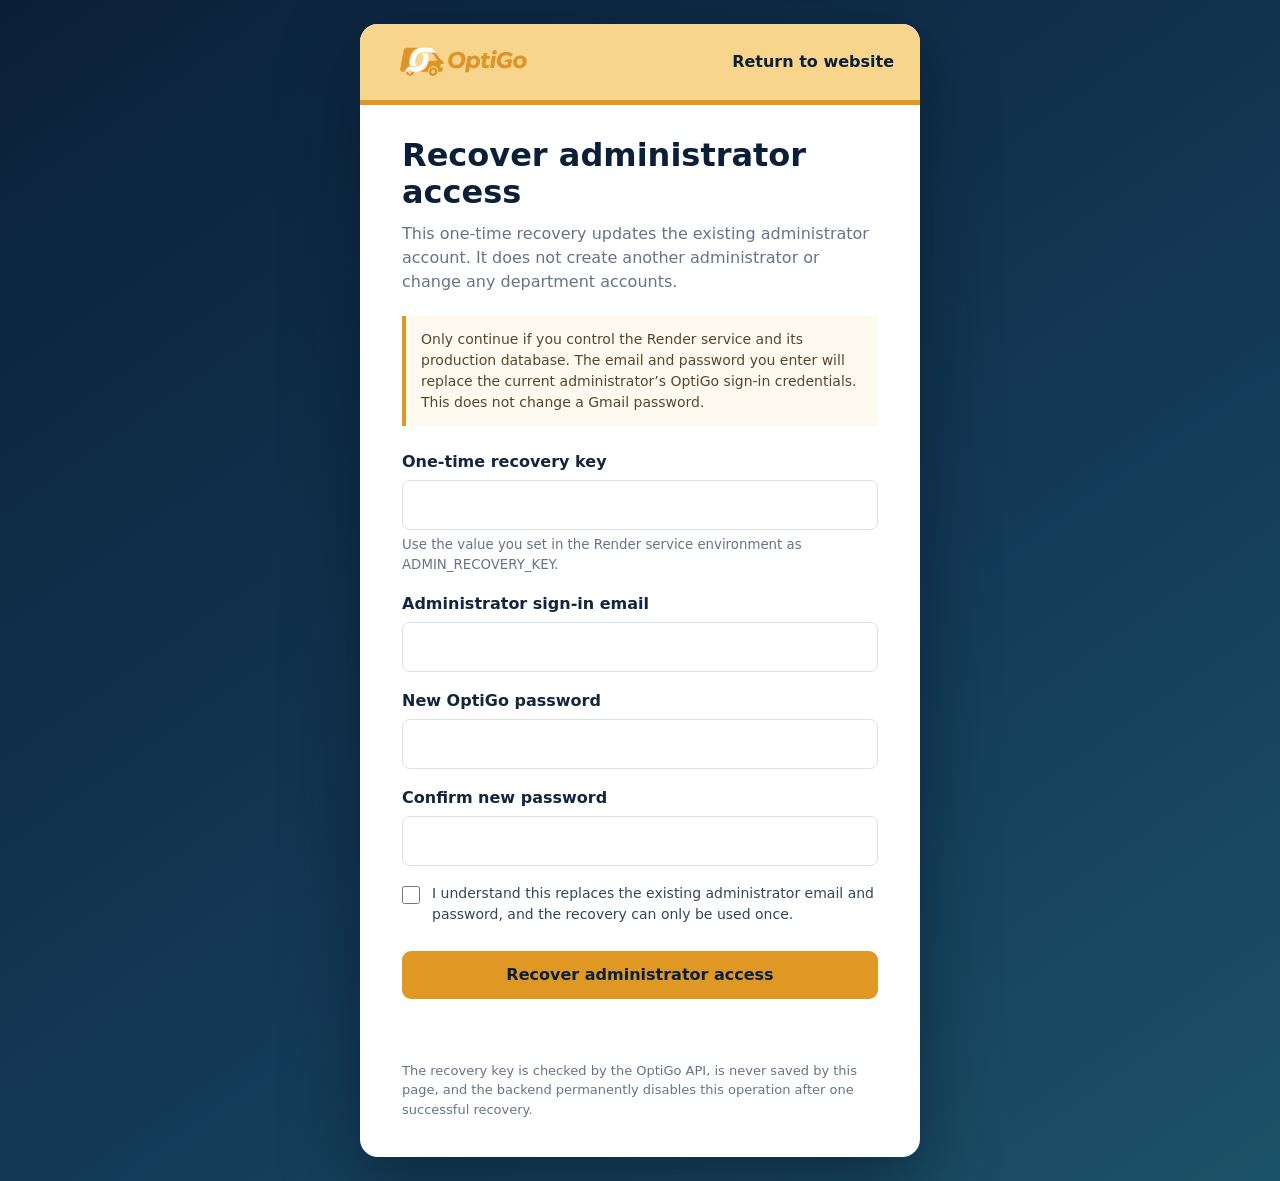
==== frontend/admin-recovery.html @ 4838919c "Simplify shipment journey and whiten truck mark" ====
<!doctype html>
<html lang="en">
<head>
  <meta charset="utf-8">
  <meta name="viewport" content="width=device-width, initial-scale=1">
  <meta name="robots" content="noindex, nofollow">
  <meta name="referrer" content="no-referrer">
  <title>Administrator recovery | OptiGo</title>
  <style>
    :root{color-scheme:light;--navy:#0b2038;--gold:#df9824;--ink:#13263e;--muted:#667487;--line:#e8dcc7;--paper:#fffaf0}
    *{box-sizing:border-box}body{margin:0;min-height:100vh;background:linear-gradient(145deg,#0b2038 0%,#133957 58%,#1c5269 100%);font:16px/1.5 system-ui,-apple-system,"Segoe UI",sans-serif;color:var(--ink);display:grid;place-items:center;padding:24px}
    main{width:min(100%,560px);background:#fff;border-radius:18px;box-shadow:0 24px 70px #06132388;overflow:hidden}
    header{background:#f8d58d;border-bottom:5px solid var(--gold);padding:18px 26px;display:flex;align-items:center;justify-content:space-between;gap:20px}
    header img{display:block;width:164px;height:auto}header a:last-child{color:var(--navy);font-weight:700;text-decoration:none}
    .content{padding:32px clamp(22px,6vw,42px) 38px}h1{font-size:clamp(25px,5vw,32px);line-height:1.15;margin:0 0 12px;color:var(--navy)}.intro{color:var(--muted);margin:0 0 22px}
    .warning{background:var(--paper);border-left:4px solid var(--gold);padding:13px 15px;margin:0 0 24px;color:#57462d;font-size:14px}
    label{display:block;font-weight:650;margin:17px 0 6px}input{display:block;width:100%;padding:12px 13px;border:1px solid #d9dfe6;border-radius:8px;font:inherit;color:var(--ink);background:#fff}input:focus{outline:3px solid #df982433;border-color:var(--gold)}small{display:block;color:var(--muted);font-weight:400;margin-top:5px}
    .confirm{display:grid;grid-template-columns:20px 1fr;gap:10px;align-items:start;font-weight:450;font-size:14px;color:#35455a}.confirm input{width:18px;height:18px;margin:3px 0 0;accent-color:var(--gold)}
    button{width:100%;border:0;border-radius:9px;background:var(--gold);color:var(--navy);padding:14px 18px;font:inherit;font-weight:750;font-size:16px;line-height:1.2;cursor:pointer;margin-top:20px}button:disabled{opacity:.6;cursor:wait}
    #result{min-height:24px;margin:14px 0 0;font-size:14px;color:#345}#result.error{color:#a12626}#result.success{color:#17643c}.foot{margin:24px 0 0;color:var(--muted);font-size:13px}
    @media(max-width:440px){body{padding:12px}header{padding:15px 18px}header img{width:136px}.content{padding-top:24px}}
  </style>
</head>
<body>
  <main>
    <header>
      <a href="./" aria-label="OptiGo home"><img src="assets/OptiGo_Logo_Smooth.svg?v=white-truck-o-20261003" alt="OptiGo"></a>
      <a href="./">Return to website</a>
    </header>
    <section class="content">
      <h1>Recover administrator access</h1>
      <p class="intro">This one-time recovery updates the existing administrator account. It does not create another administrator or change any department accounts.</p>
      <p class="warning">Only continue if you control the Render service and its production database. The email and password you enter will replace the current administrator’s OptiGo sign-in credentials. This does not change a Gmail password.</p>
      <form id="recovery-form">
        <label for="recovery-key">One-time recovery key</label>
        <input id="recovery-key" name="recovery_key" type="password" minlength="32" maxlength="256" autocomplete="off" required>
        <small>Use the value you set in the Render service environment as ADMIN_RECOVERY_KEY.</small>

        <label for="admin-email">Administrator sign-in email</label>
        <input id="admin-email" name="email" type="email" maxlength="254" autocomplete="email" required>

        <label for="new-password">New OptiGo password</label>
        <input id="new-password" name="password" type="password" minlength="12" maxlength="200" autocomplete="new-password" required>

        <label for="confirm-password">Confirm new password</label>
        <input id="confirm-password" name="confirm_password" type="password" minlength="12" maxlength="200" autocomplete="new-password" required>

        <label class="confirm"><input name="acknowledge" type="checkbox" required><span>I understand this replaces the existing administrator email and password, and the recovery can only be used once.</span></label>
        <button id="submit" type="submit">Recover administrator access</button>
        <p id="result" role="status" aria-live="polite"></p>
      </form>
      <p class="foot">The recovery key is checked by the OptiGo API, is never saved by this page, and the backend permanently disables this operation after one successful recovery.</p>
    </section>
  </main>
  <script src="config.js"></script>
  <script>
    const form=document.querySelector("#recovery-form"),result=document.querySelector("#result"),button=document.querySelector("#submit");
    form.addEventListener("submit",async event=>{
      event.preventDefault();result.className="";result.textContent="";
      if(location.protocol!=="https:"){result.className="error";result.textContent="For your safety, open this page over HTTPS.";return}
      const data=new FormData(form),password=data.get("password");
      if(password!==data.get("confirm_password")){result.className="error";result.textContent="The passwords do not match.";return}
      button.disabled=true;button.textContent="Recovering…";
      try{
        const response=await fetch(`${window.OPTIGO_API_BASE}/api/admin/recovery`,{method:"POST",headers:{"Content-Type":"application/json"},body:JSON.stringify({recovery_key:data.get("recovery_key"),email:data.get("email"),password})});
        const body=await response.json().catch(()=>({}));
        if(!response.ok)throw new Error(body.detail||"Recovery could not be completed.");
        result.className="success";result.textContent=`Administrator access recovered for ${body.email}. OptiGo user ID: ${body.user_id}. Sign in from the website with the new email and password.`;
        form.reset();
      }catch(error){result.className="error";result.textContent=error.message||"Recovery could not be completed. Check your Render deployment and try again."}
      finally{button.disabled=false;button.textContent="Recover administrator access"}
    });
  </script>
</body>
</html>
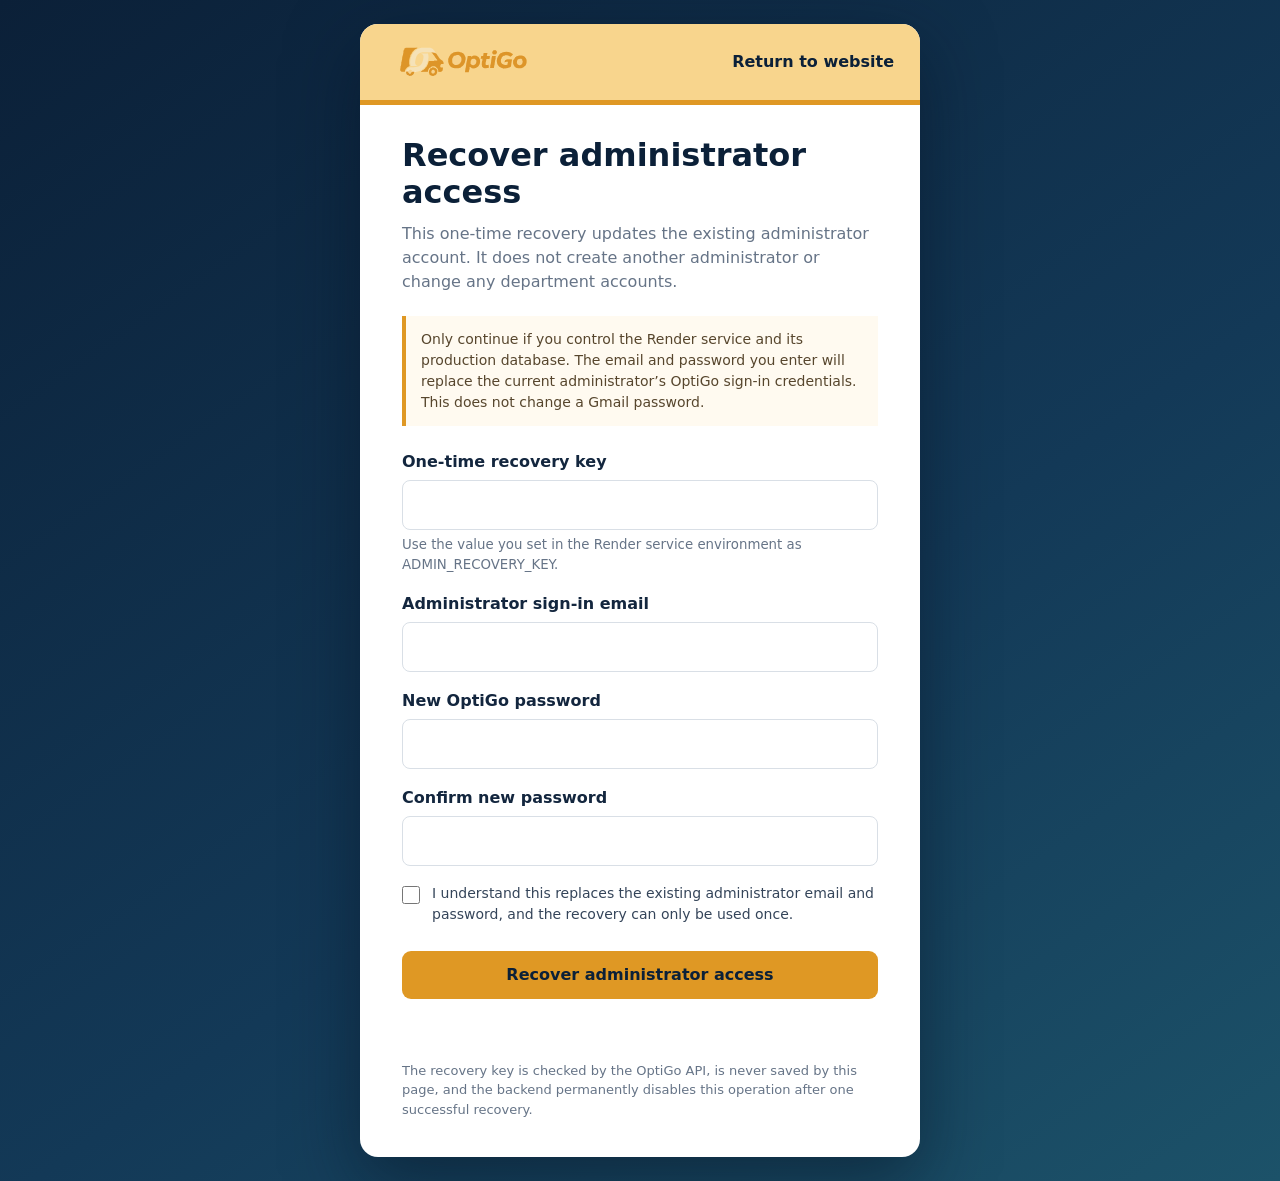
==== commit 9a815b1c: "Soften OptiGo truck mark color" ====
--- a/frontend/admin-recovery.html
+++ b/frontend/admin-recovery.html
@@ -24,7 +24,7 @@
 <body>
   <main>
     <header>
-      <a href="./" aria-label="OptiGo home"><img src="assets/OptiGo_Logo_Smooth.svg?v=white-truck-o-20261003" alt="OptiGo"></a>
+      <a href="./" aria-label="OptiGo home"><img src="assets/OptiGo_Logo_Smooth.svg?v=cream-truck-o-20261003" alt="OptiGo"></a>
       <a href="./">Return to website</a>
     </header>
     <section class="content">
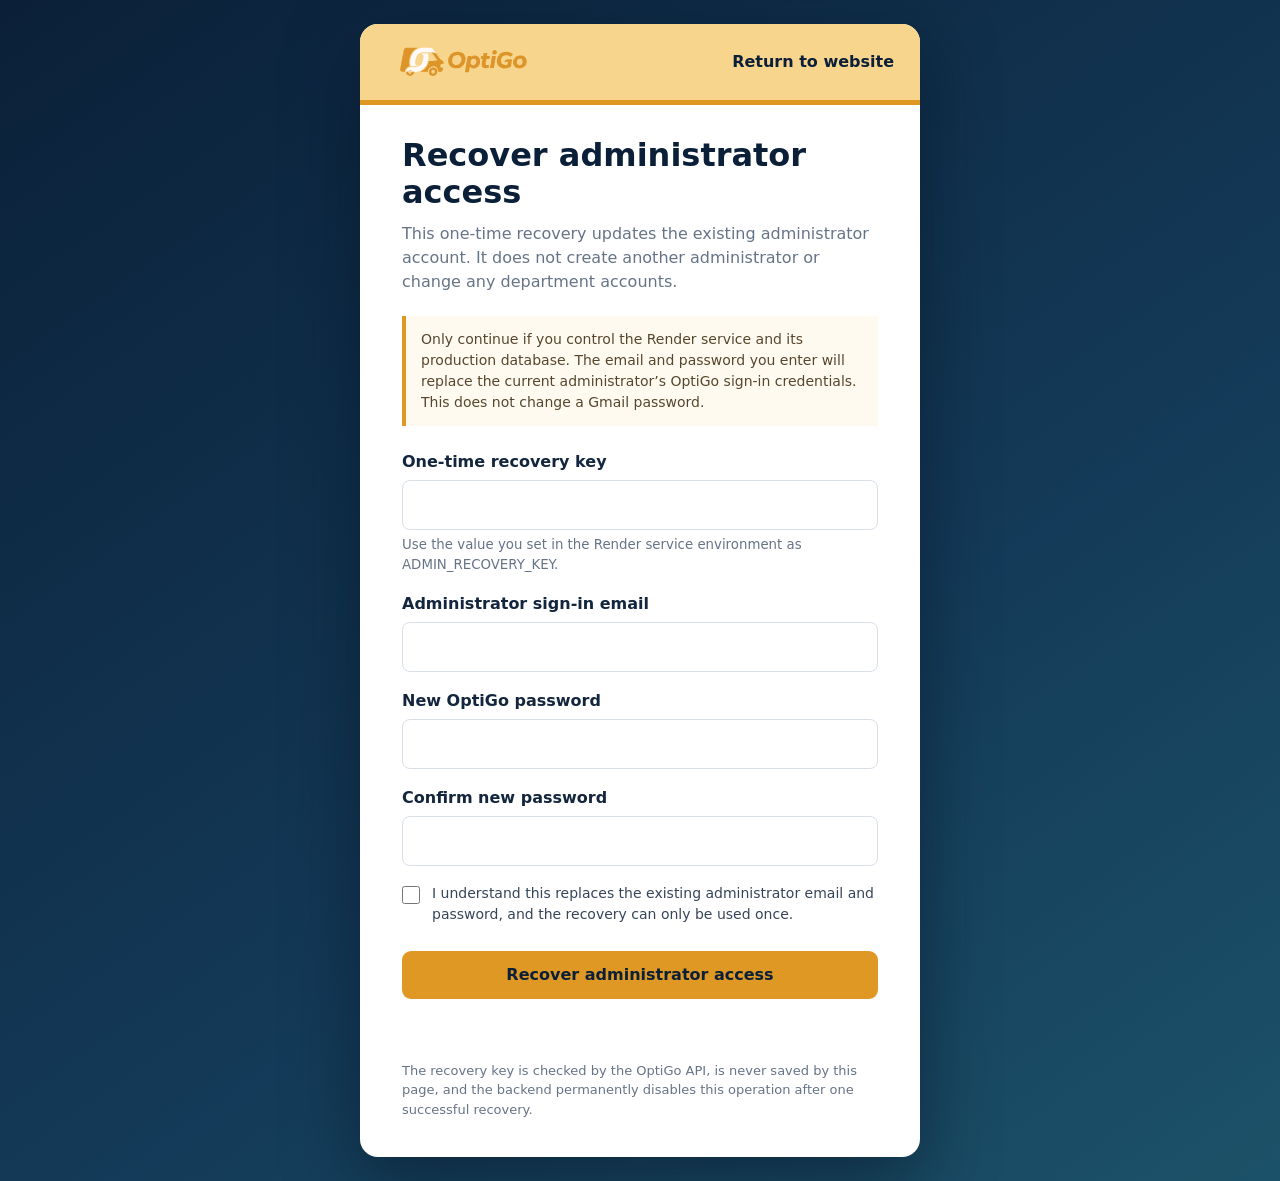
==== commit dae010cd: "Use snow tone for OptiGo truck mark" ====
--- a/frontend/admin-recovery.html
+++ b/frontend/admin-recovery.html
@@ -24,7 +24,7 @@
 <body>
   <main>
     <header>
-      <a href="./" aria-label="OptiGo home"><img src="assets/OptiGo_Logo_Smooth.svg?v=cream-truck-o-20261003" alt="OptiGo"></a>
+      <a href="./" aria-label="OptiGo home"><img src="assets/OptiGo_Logo_Smooth.svg?v=snow-truck-o-20261003" alt="OptiGo"></a>
       <a href="./">Return to website</a>
     </header>
     <section class="content">
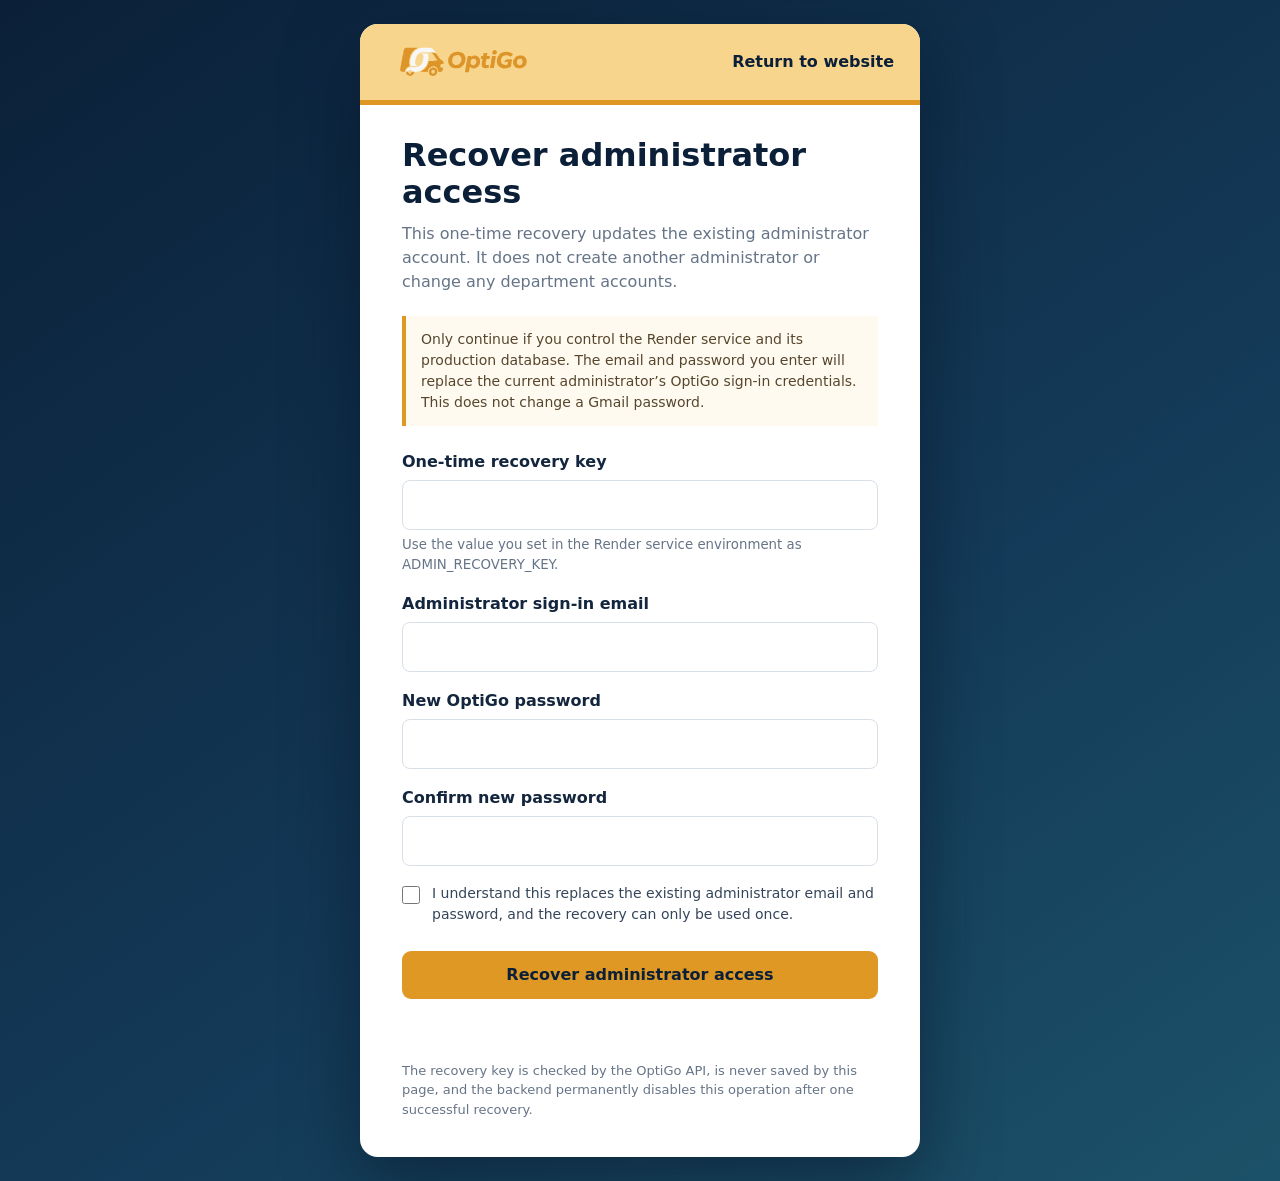
==== commit 07e7c21b: "Use bright snow for OptiGo truck mark" ====
--- a/frontend/admin-recovery.html
+++ b/frontend/admin-recovery.html
@@ -24,7 +24,7 @@
 <body>
   <main>
     <header>
-      <a href="./" aria-label="OptiGo home"><img src="assets/OptiGo_Logo_Smooth.svg?v=snow-truck-o-20261003" alt="OptiGo"></a>
+      <a href="./" aria-label="OptiGo home"><img src="assets/OptiGo_Logo_Smooth.svg?v=bright-snow-truck-o-20261003" alt="OptiGo"></a>
       <a href="./">Return to website</a>
     </header>
     <section class="content">
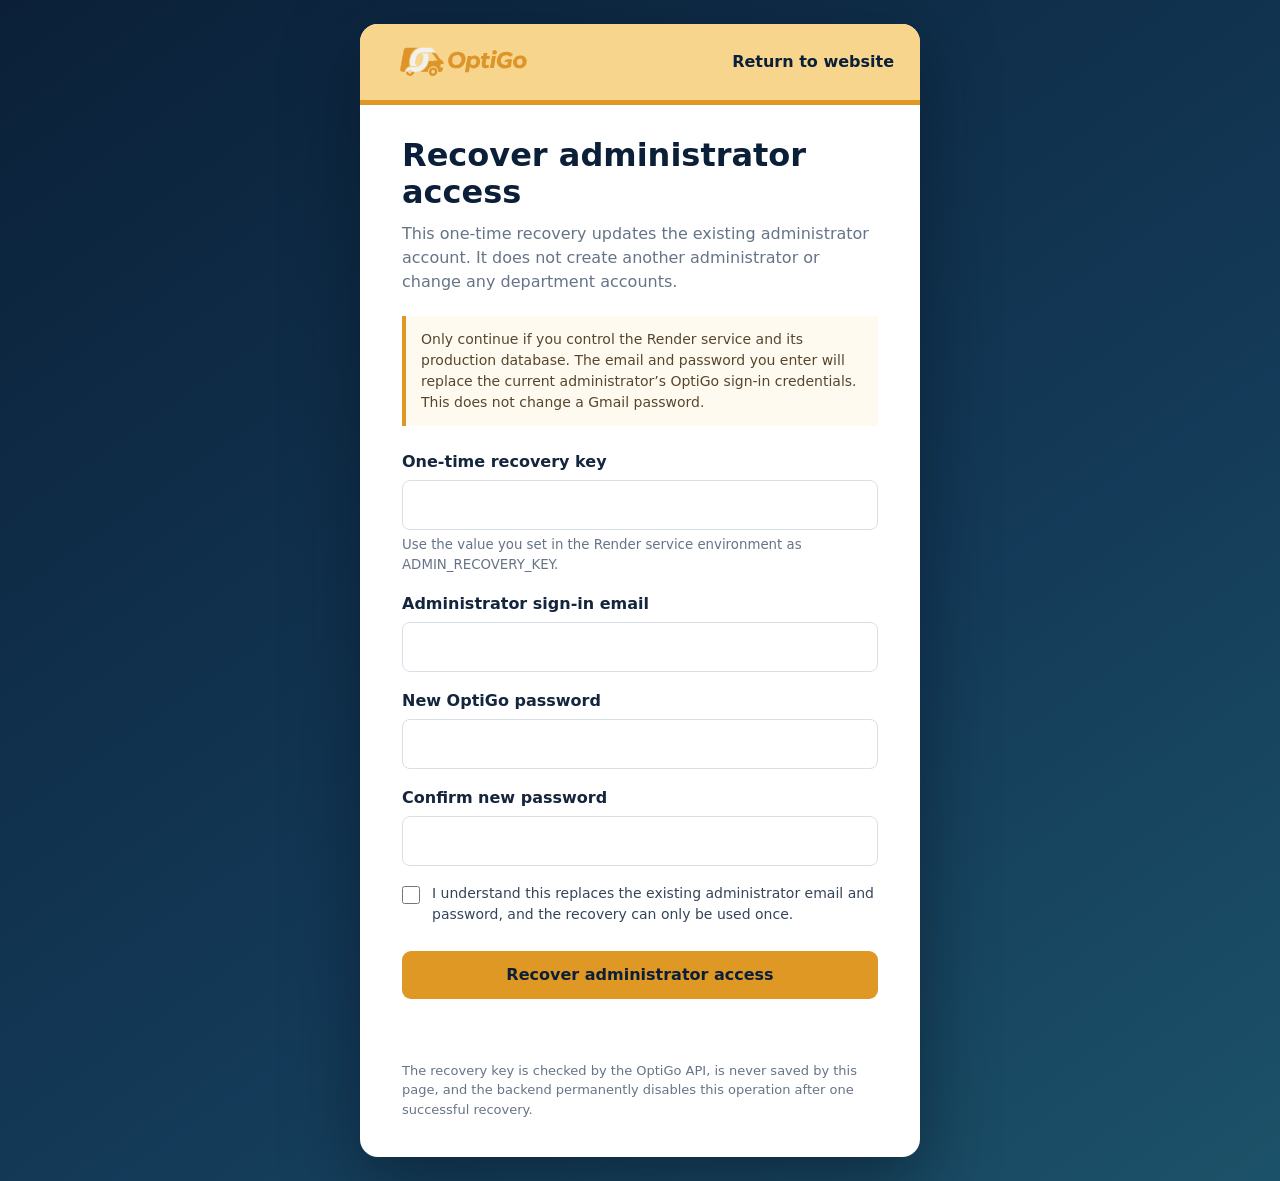
==== commit caca6e30: "Use balanced white for OptiGo truck mark" ====
--- a/frontend/admin-recovery.html
+++ b/frontend/admin-recovery.html
@@ -24,7 +24,7 @@
 <body>
   <main>
     <header>
-      <a href="./" aria-label="OptiGo home"><img src="assets/OptiGo_Logo_Smooth.svg?v=bright-snow-truck-o-20261003" alt="OptiGo"></a>
+      <a href="./" aria-label="OptiGo home"><img src="assets/OptiGo_Logo_Smooth.svg?v=soft-white-truck-o-20261003" alt="OptiGo"></a>
       <a href="./">Return to website</a>
     </header>
     <section class="content">
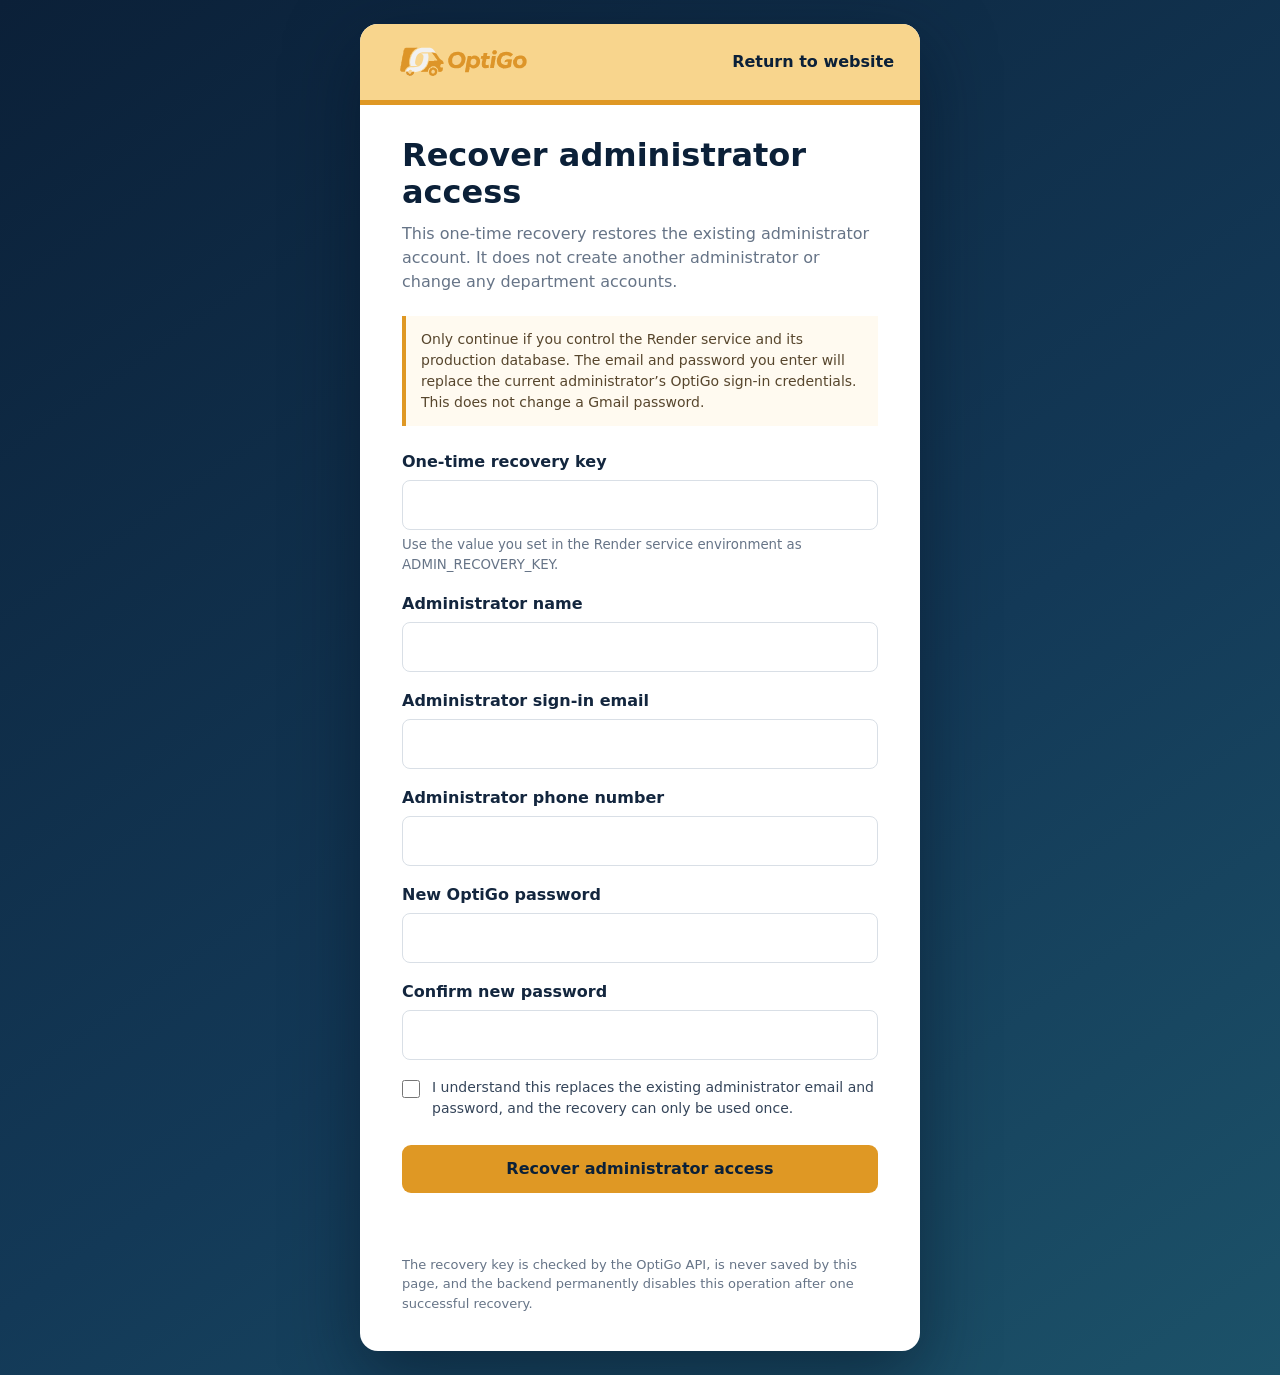
==== commit 39f50c7d: "Restore deleted administrator profile details" ====
--- a/frontend/admin-recovery.html
+++ b/frontend/admin-recovery.html
@@ -29,15 +29,21 @@
     </header>
     <section class="content">
       <h1>Recover administrator access</h1>
-      <p class="intro">This one-time recovery updates the existing administrator account. It does not create another administrator or change any department accounts.</p>
+      <p class="intro">This one-time recovery restores the existing administrator account. It does not create another administrator or change any department accounts.</p>
       <p class="warning">Only continue if you control the Render service and its production database. The email and password you enter will replace the current administrator’s OptiGo sign-in credentials. This does not change a Gmail password.</p>
       <form id="recovery-form">
         <label for="recovery-key">One-time recovery key</label>
         <input id="recovery-key" name="recovery_key" type="password" minlength="32" maxlength="256" autocomplete="off" required>
         <small>Use the value you set in the Render service environment as ADMIN_RECOVERY_KEY.</small>
 
+        <label for="admin-name">Administrator name</label>
+        <input id="admin-name" name="name" type="text" minlength="2" maxlength="120" autocomplete="name" required>
+
         <label for="admin-email">Administrator sign-in email</label>
         <input id="admin-email" name="email" type="email" maxlength="254" autocomplete="email" required>
+
+        <label for="admin-phone">Administrator phone number</label>
+        <input id="admin-phone" name="phone" type="tel" minlength="7" maxlength="30" autocomplete="tel" required>
 
         <label for="new-password">New OptiGo password</label>
         <input id="new-password" name="password" type="password" minlength="12" maxlength="200" autocomplete="new-password" required>
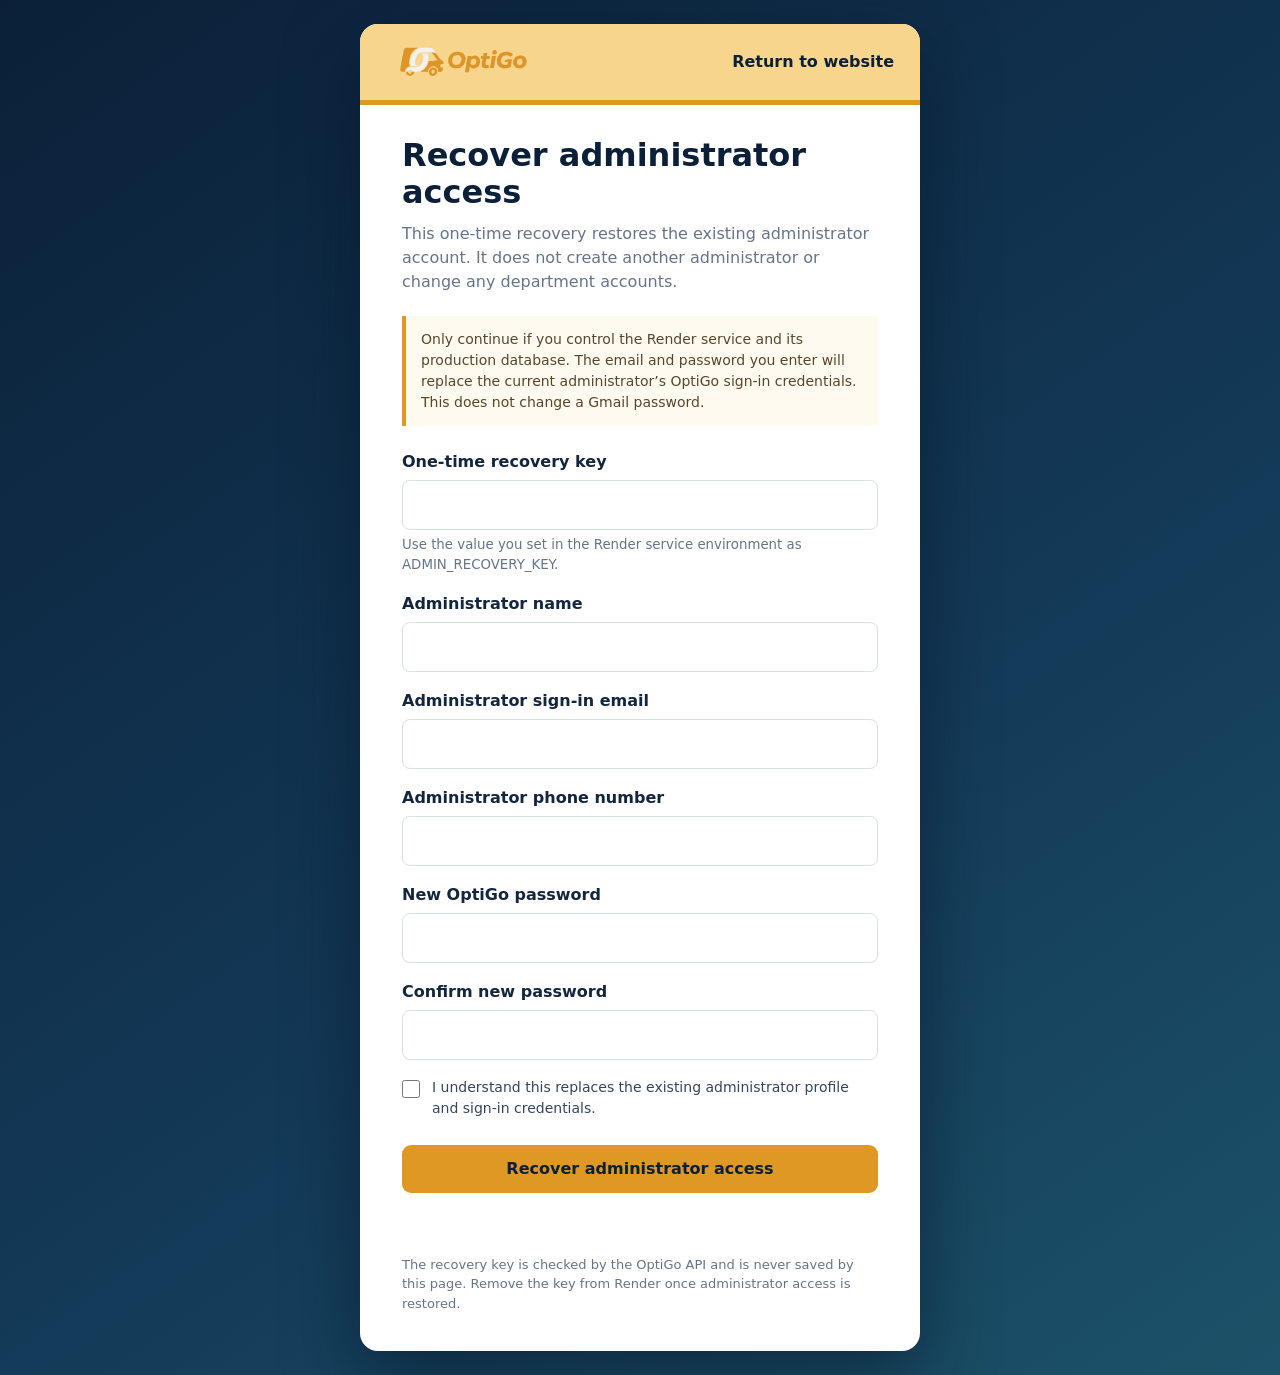
==== commit 64757214: "Allow administrator credential recovery retries" ====
--- a/frontend/admin-recovery.html
+++ b/frontend/admin-recovery.html
@@ -51,16 +51,23 @@
         <label for="confirm-password">Confirm new password</label>
         <input id="confirm-password" name="confirm_password" type="password" minlength="12" maxlength="200" autocomplete="new-password" required>
 
-        <label class="confirm"><input name="acknowledge" type="checkbox" required><span>I understand this replaces the existing administrator email and password, and the recovery can only be used once.</span></label>
+        <label class="confirm"><input name="acknowledge" type="checkbox" required><span>I understand this replaces the existing administrator profile and sign-in credentials.</span></label>
         <button id="submit" type="submit">Recover administrator access</button>
         <p id="result" role="status" aria-live="polite"></p>
       </form>
-      <p class="foot">The recovery key is checked by the OptiGo API, is never saved by this page, and the backend permanently disables this operation after one successful recovery.</p>
+      <p class="foot">The recovery key is checked by the OptiGo API and is never saved by this page. Remove the key from Render once administrator access is restored.</p>
     </section>
   </main>
   <script src="config.js"></script>
   <script>
     const form=document.querySelector("#recovery-form"),result=document.querySelector("#result"),button=document.querySelector("#submit");
+    const errorMessage=body=>{
+      if(typeof body?.detail==="string")return body.detail;
+      if(Array.isArray(body?.detail)){
+        return body.detail.map(item=>item?.msg||"Check the recovery form and try again.").join(" ");
+      }
+      return "Recovery could not be completed. Check the form and try again.";
+    };
     form.addEventListener("submit",async event=>{
       event.preventDefault();result.className="";result.textContent="";
       if(location.protocol!=="https:"){result.className="error";result.textContent="For your safety, open this page over HTTPS.";return}
@@ -68,9 +75,9 @@
       if(password!==data.get("confirm_password")){result.className="error";result.textContent="The passwords do not match.";return}
       button.disabled=true;button.textContent="Recovering…";
       try{
-        const response=await fetch(`${window.OPTIGO_API_BASE}/api/admin/recovery`,{method:"POST",headers:{"Content-Type":"application/json"},body:JSON.stringify({recovery_key:data.get("recovery_key"),email:data.get("email"),password})});
+        const response=await fetch(`${window.OPTIGO_API_BASE}/api/admin/recovery`,{method:"POST",headers:{"Content-Type":"application/json"},body:JSON.stringify({recovery_key:data.get("recovery_key"),name:data.get("name"),email:data.get("email"),phone:data.get("phone"),password})});
         const body=await response.json().catch(()=>({}));
-        if(!response.ok)throw new Error(body.detail||"Recovery could not be completed.");
+        if(!response.ok)throw new Error(errorMessage(body));
         result.className="success";result.textContent=`Administrator access recovered for ${body.email}. OptiGo user ID: ${body.user_id}. Sign in from the website with the new email and password.`;
         form.reset();
       }catch(error){result.className="error";result.textContent=error.message||"Recovery could not be completed. Check your Render deployment and try again."}
